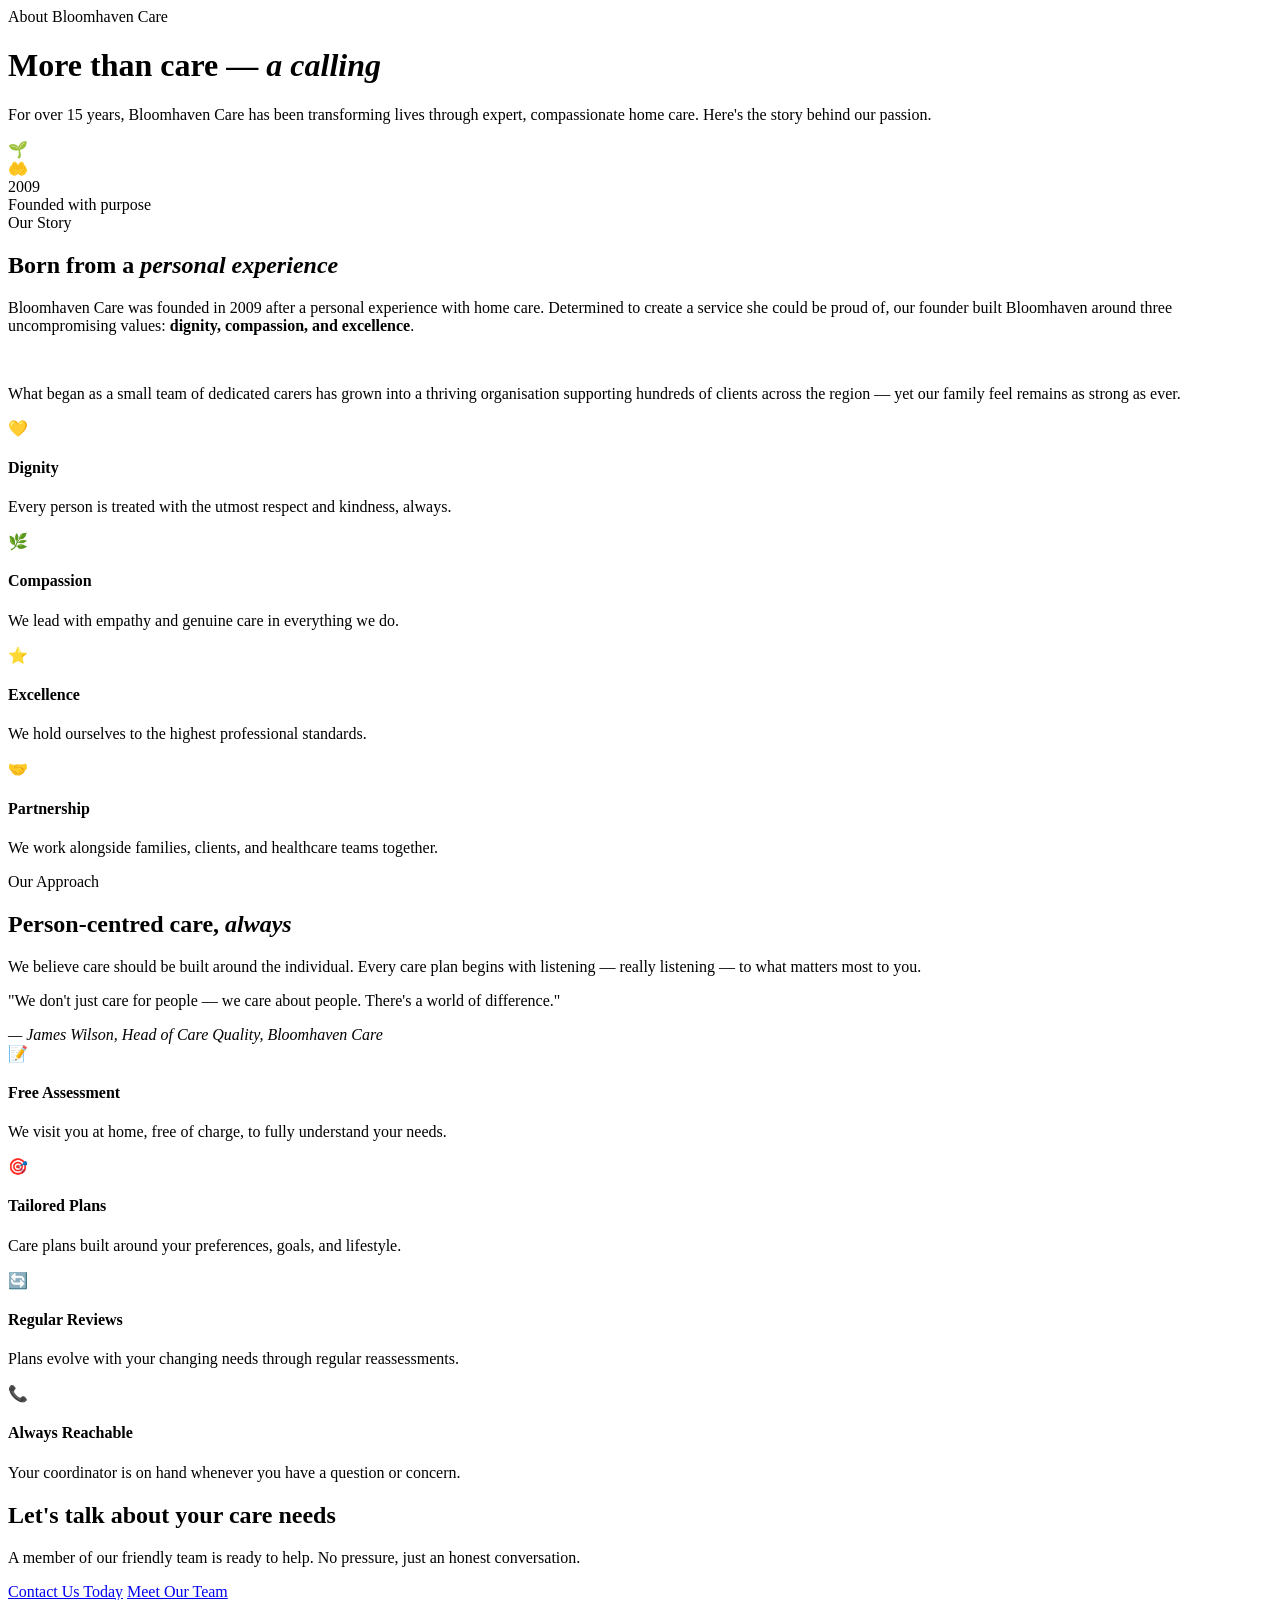
==== about.html @ 78c5c8ef "Create about.html" ====
<!DOCTYPE html>
<!-- ABOUT US PAGE — about.html -->
<html lang="en">
<head>
  <meta charset="UTF-8">
  <meta name="viewport" content="width=device-width, initial-scale=1.0">
  <title>About Us | Bloomhaven Care</title>
  <meta name="description" content="Learn about Bloomhaven Care — our story, values, and person-centred approach to compassionate home care.">
  <link rel="preconnect" href="https://fonts.googleapis.com">
  <link rel="preconnect" href="https://fonts.gstatic.com" crossorigin>
  <link href="https://fonts.googleapis.com/css2?family=Cormorant+Garamond:ital,wght@0,300;0,400;0,500;0,600;1,300;1,400&family=DM+Sans:opsz,wght@9..40,300;9..40,400;9..40,500;9..40,600&display=swap" rel="stylesheet">
  <link rel="stylesheet" href="css/style.css">
</head>
<body>

<div id="nav-placeholder"></div>

<!-- ── PAGE HEADER ── -->
<div class="page-header">
  <div class="container">
    <div class="badge">About Bloomhaven Care</div>
    <h1 class="section-title">More than care — <em>a calling</em></h1>
    <div class="divider center"></div>
    <!-- CHANGE: Update this description -->
    <p class="section-sub">For over 15 years, Bloomhaven Care has been transforming lives through expert, compassionate home care. Here's the story behind our passion.</p>
  </div>
</div>

<!-- ── OUR STORY ── -->
<section class="section">
  <div class="container">
    <div class="what-grid">
      <!-- CHANGE: Replace img-ph divs with real photos -->
      <div class="what-images">
        <div class="what-img-a"><div class="img-ph img-ph-dark">🌱</div></div>
        <div class="what-img-b"><div class="img-ph img-ph-green">🤲</div></div>
        <!-- CHANGE: Update founding year -->
        <div class="what-badge"><div class="what-badge-num">2009</div><div class="what-badge-text">Founded with purpose</div></div>
      </div>
      <div>
        <div class="badge">Our Story</div>
        <h2 class="section-title">Born from a <em>personal experience</em></h2>
        <div class="divider"></div>
        <!-- CHANGE: Update your company story -->
        <p class="section-sub">Bloomhaven Care was founded in 2009 after a personal experience with home care. Determined to create a service she could be proud of, our founder built Bloomhaven around three uncompromising values: <strong>dignity, compassion, and excellence</strong>.</p>
        <br>
        <p class="section-sub">What began as a small team of dedicated carers has grown into a thriving organisation supporting hundreds of clients across the region — yet our family feel remains as strong as ever.</p>
      </div>
    </div>
  </div>
</section>

<!-- ── VALUES STRIP ── -->
<!-- CHANGE: Update company values -->
<div class="values-strip">
  <div class="container">
    <div class="values-inner">
      <div class="value-item"><div class="value-icon">💛</div><h4>Dignity</h4><p>Every person is treated with the utmost respect and kindness, always.</p></div>
      <div class="value-item"><div class="value-icon">🌿</div><h4>Compassion</h4><p>We lead with empathy and genuine care in everything we do.</p></div>
      <div class="value-item"><div class="value-icon">⭐</div><h4>Excellence</h4><p>We hold ourselves to the highest professional standards.</p></div>
      <div class="value-item"><div class="value-icon">🤝</div><h4>Partnership</h4><p>We work alongside families, clients, and healthcare teams together.</p></div>
    </div>
  </div>
</div>

<!-- ── OUR APPROACH (dark section) ── -->
<section class="section who-section">
  <div class="container">
    <div class="who-inner">
      <div class="who-text">
        <div class="badge">Our Approach</div>
        <h2 class="section-title">Person-centred care, <em>always</em></h2>
        <div class="divider"></div>
        <p class="section-sub">We believe care should be built around the individual. Every care plan begins with listening — really listening — to what matters most to you.</p>
        <div class="who-quote">
          <p>"We don't just care for people — we care about people. There's a world of difference."</p>
          <cite>— James Wilson, Head of Care Quality, Bloomhaven Care</cite>
        </div>
      </div>
      <div class="who-cards">
        <div class="who-card"><div class="who-card-icon">📝</div><h4>Free Assessment</h4><p>We visit you at home, free of charge, to fully understand your needs.</p></div>
        <div class="who-card"><div class="who-card-icon">🎯</div><h4>Tailored Plans</h4><p>Care plans built around your preferences, goals, and lifestyle.</p></div>
        <div class="who-card"><div class="who-card-icon">🔄</div><h4>Regular Reviews</h4><p>Plans evolve with your changing needs through regular reassessments.</p></div>
        <div class="who-card"><div class="who-card-icon">📞</div><h4>Always Reachable</h4><p>Your coordinator is on hand whenever you have a question or concern.</p></div>
      </div>
    </div>
  </div>
</section>

<!-- ── CTA ── -->
<div class="cta-section">
  <div class="container">
    <div class="cta-box">
      <div class="cta-text">
        <h2>Let's talk about your care needs</h2>
        <p>A member of our friendly team is ready to help. No pressure, just an honest conversation.</p>
      </div>
      <div class="cta-actions">
        <a href="contact.html" class="btn btn-white">Contact Us Today</a>
        <a href="team.html"    class="btn btn-outline-white">Meet Our Team</a>
      </div>
    </div>
  </div>
</div>

<div id="footer-placeholder"></div>

<script>const CURRENT_PAGE = 'about';</script>
<script src="js/nav.js"></script>
<script src="js/main.js"></script>
</body>
</html>
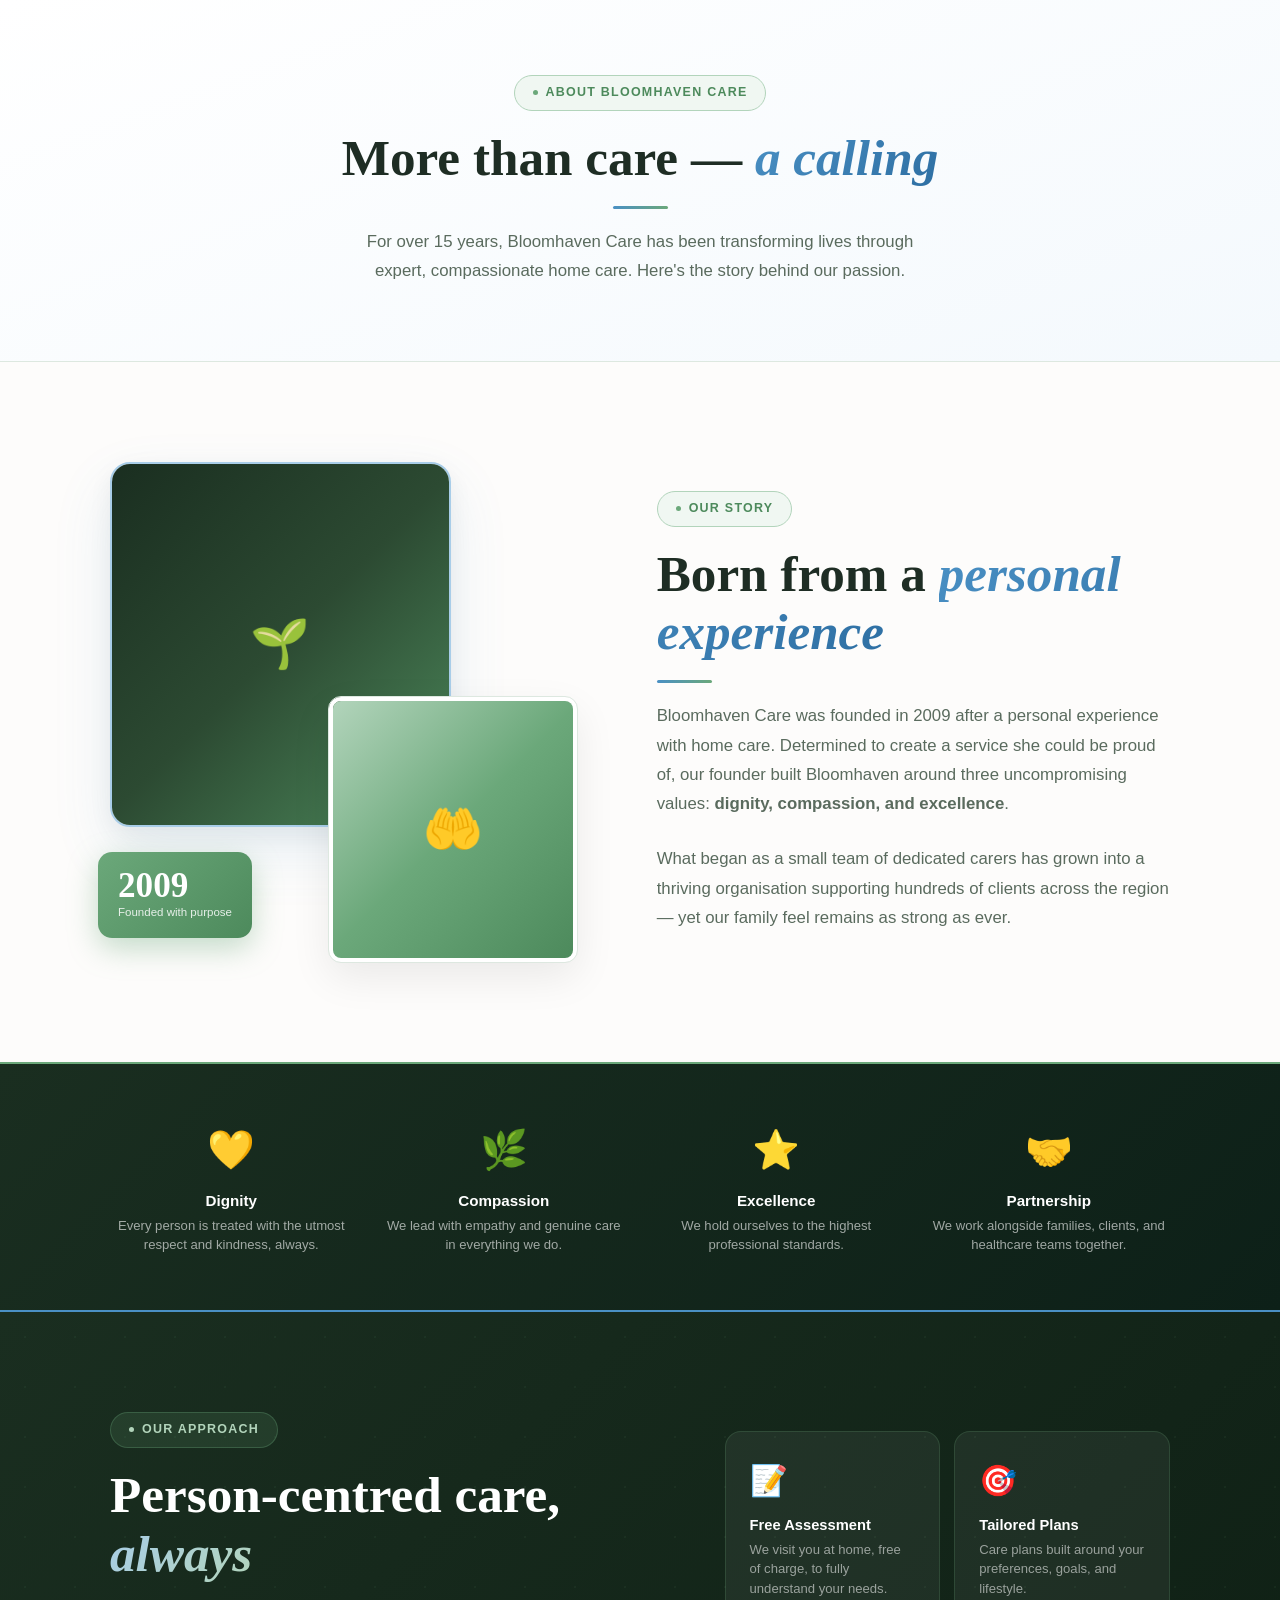
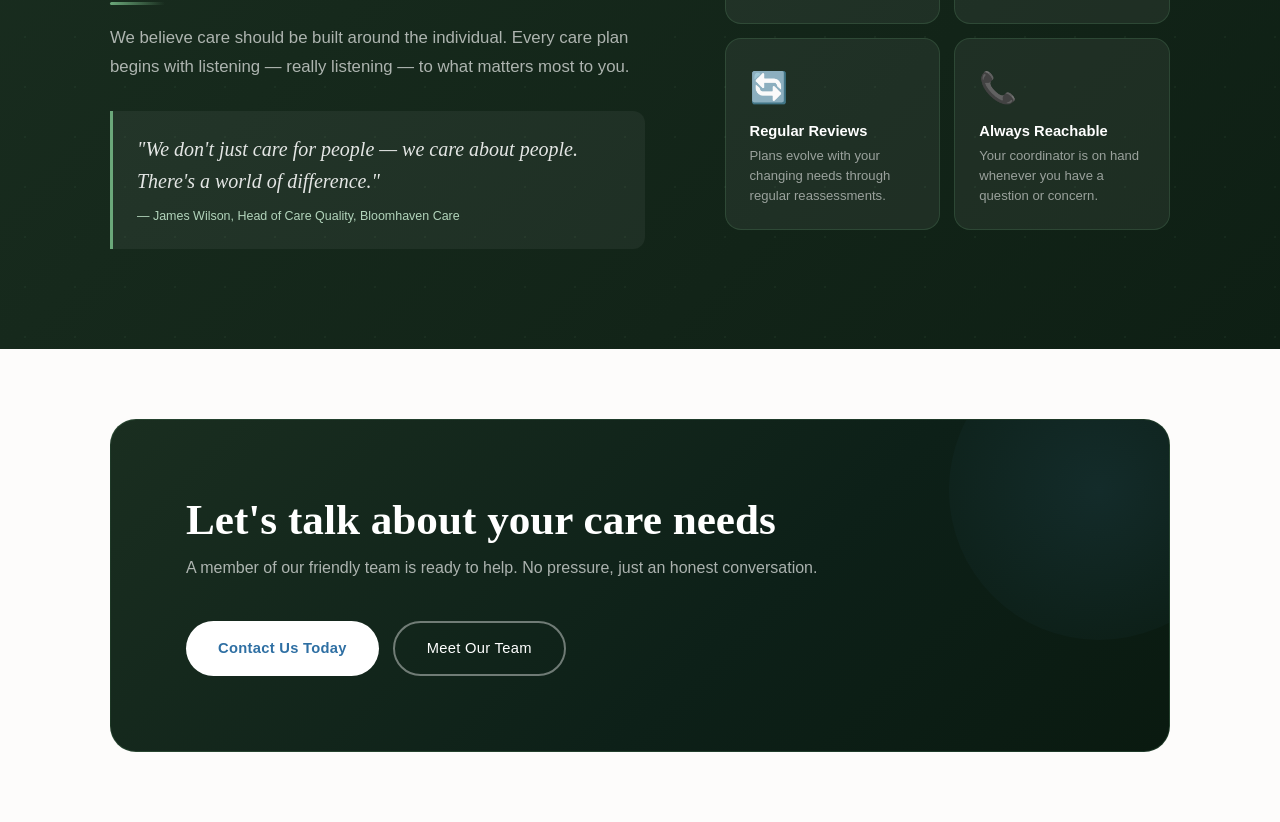
==== commit eb9f89af: "Update about.html" ====
--- a/about.html
+++ b/about.html
@@ -9,7 +9,7 @@
   <link rel="preconnect" href="https://fonts.googleapis.com">
   <link rel="preconnect" href="https://fonts.gstatic.com" crossorigin>
   <link href="https://fonts.googleapis.com/css2?family=Cormorant+Garamond:ital,wght@0,300;0,400;0,500;0,600;1,300;1,400&family=DM+Sans:opsz,wght@9..40,300;9..40,400;9..40,500;9..40,600&display=swap" rel="stylesheet">
-  <link rel="stylesheet" href="css/style.css">
+  <link rel="stylesheet" href="styles.css">
 </head>
 <body>
 
--- a/styles.css
+++ b/styles.css
@@ -0,0 +1,1584 @@
+/*
+╔══════════════════════════════════════════════════════════════════╗
+║           BLOOMHAVEN CARE — Main Stylesheet                     ║
+║           File: css/style.css                                   ║
+╠══════════════════════════════════════════════════════════════════╣
+║  QUICK FIND (Ctrl+F):                                           ║
+║   [COLOURS]    — All colour variables (change theme here)       ║
+║   [RESET]      — Browser default resets                         ║
+║   [BASE]       — Body, html, scrollbar                          ║
+║   [PAGE]       — Page switching system                          ║
+║   [LAYOUT]     — Container, section helpers                     ║
+║   [TYPOGRAPHY] — Headings, badges, dividers                     ║
+║   [BUTTONS]    — All button styles                              ║
+║   [NAV]        — Navigation bar & mobile menu                   ║
+║   [IMAGES]     — Image placeholder styles                       ║
+║   [HERO]       — Hero section & trust bar                       ║
+║   [WHAT]       — What is home care section                      ║
+║   [WHO]        — Who we are (dark section)                      ║
+║   [WHY]        — Why choose us grid                             ║
+║   [TESTIMONIALS]                                                ║
+║   [CTA]        — Call-to-action banner                          ║
+║   [SERVICES]   — Service cards & modal popup                    ║
+║   [ABOUT]      — About page styles                              ║
+║   [TEAM]       — Team cards                                     ║
+║   [RECRUIT]    — Recruitment page                               ║
+║   [GALLERY]    — Photo gallery                                  ║
+║   [FAQ]        — FAQ accordion                                  ║
+║   [CONTACT]    — Contact page & form                            ║
+║   [FOOTER]     — Footer                                         ║
+║   [RESPONSIVE] — Mobile & tablet breakpoints                    ║
+╚══════════════════════════════════════════════════════════════════╝
+*/
+
+/* ════════════════════════════════════════════════════════
+   [COLOURS] — BLOOMHAVEN CARE THEME
+   Pulled from the Bloomhaven Care logo:
+     • Blue  → trust, professionalism
+     • Green → nature, growth, care
+     • White → cleanliness, space
+     • Soft pink accent → warmth, heart
+   ════════════════════════════════════════════════════════ */
+:root {
+  /* ── Primary Blue (from logo circle & house) ── */
+  --blue:           #4a90c4;   /* Main brand blue */
+  --blue-dark:      #2e6fa3;   /* Darker blue — hover, headings */
+  --blue-light:     #a8cde8;   /* Pale blue — borders, highlights */
+  --blue-pale:      #eef5fb;   /* Very pale blue — backgrounds */
+  --blue-shine:     #f4f9fd;   /* Near-white with blue tint */
+
+  /* ── Primary Green (from logo leaves & hand) ── */
+  --green:          #6ba87a;   /* Main brand green */
+  --green-dark:     #4d8a5c;   /* Darker green — hover states */
+  --green-light:    #b2d4bb;   /* Pale green — borders, highlights */
+  --green-pale:     #f0f7f2;   /* Very pale green — section backgrounds */
+
+  /* ── Accent Pink (from logo heart) ── */
+  --pink:           #e8a0b4;   /* Soft pink accent */
+  --pink-pale:      #fdf0f4;   /* Very pale pink */
+
+  /* ── White & Neutral Palette ── */
+  --white:          #ffffff;
+  --off-white:      #fdfcfb;   /* Slightly warm white — page background */
+  --light-grey:     #f5f7f5;   /* Alternate section background */
+  --border:         #dde8e0;   /* Subtle green-tinted border */
+
+  /* ── Text Palette ── */
+  --charcoal:       #1e2d24;   /* Main headings — dark green-black */
+  --dark:           #2c3e34;   /* Body text */
+  --mid:            #5a6b5e;   /* Secondary text */
+  --light-text:     #9aaa9e;   /* Captions, labels */
+
+  /* ── Dark Sections (footer, contrast areas) ── */
+  --rich-dark:      #111a14;   /* Very dark green-black */
+  --dark-green:     #1a2e20;   /* Dark green for contrast sections */
+
+  /* ── Layout ── */
+  --nav-h:          90px;      /* Navigation bar height — taller for logo */
+  --section-gap:    100px;
+  --radius:         20px;
+  --radius-sm:      12px;
+}
+
+/* ════════════════════════════════════════════════════════
+   [RESET] — Remove browser defaults
+   ════════════════════════════════════════════════════════ */
+*, *::before, *::after {
+  box-sizing: border-box;
+  margin: 0;
+  padding: 0;
+}
+
+/* ════════════════════════════════════════════════════════
+   [BASE] — Global base styles
+   ════════════════════════════════════════════════════════ */
+html {
+  scroll-behavior: smooth;
+  font-size: 16px;
+}
+
+body {
+  font-family: 'DM Sans', sans-serif;
+  background: var(--off-white);
+  color: var(--dark);
+  overflow-x: hidden;
+  line-height: 1.6;
+}
+
+/* Custom scrollbar — green/blue accent */
+::-webkit-scrollbar { width: 5px; }
+::-webkit-scrollbar-track { background: var(--off-white); }
+::-webkit-scrollbar-thumb { background: var(--green-light); border-radius: 3px; }
+::-webkit-scrollbar-thumb:hover { background: var(--green); }
+
+/* ════════════════════════════════════════════════════════
+   [PAGE] — Single-page app page switching
+   ════════════════════════════════════════════════════════ */
+.page {
+  display: none;
+  min-height: 100vh;
+  animation: fadeUp .5s ease both;
+}
+.page.active { display: block; }
+
+@keyframes fadeUp {
+  from { opacity: 0; transform: translateY(16px); }
+  to   { opacity: 1; transform: translateY(0); }
+}
+
+@keyframes float {
+  0%, 100% { transform: translateY(0px); }
+  50%       { transform: translateY(-8px); }
+}
+
+/* ════════════════════════════════════════════════════════
+   [LAYOUT] — Container & section helpers
+   ════════════════════════════════════════════════════════ */
+.container {
+  max-width: 1180px;
+  margin: 0 auto;
+  padding: 0 clamp(20px, 5vw, 60px);
+}
+
+.section { padding: var(--section-gap) 0; }
+
+/* Light green background for alternate sections */
+.section-alt { background: var(--light-grey); }
+
+/* ════════════════════════════════════════════════════════
+   [TYPOGRAPHY] — Headings, badge labels, dividers
+   ════════════════════════════════════════════════════════ */
+
+/* Small pill badge above section headings */
+.badge {
+  display: inline-flex;
+  align-items: center;
+  gap: 8px;
+  background: var(--green-pale);
+  color: var(--green-dark);
+  font-size: .78rem;
+  font-weight: 600;
+  letter-spacing: .1em;
+  text-transform: uppercase;
+  padding: 7px 18px;
+  border-radius: 100px;
+  margin-bottom: 18px;
+  border: 1px solid var(--green-light);
+}
+.badge::before {
+  content: '';
+  width: 5px; height: 5px;
+  background: var(--green);
+  border-radius: 50%;
+}
+
+/* All heading elements use Cormorant Garamond */
+h1, h2, h3, h4 {
+  font-family: 'Cormorant Garamond', serif;
+  line-height: 1.15;
+  color: var(--charcoal);
+}
+
+.section-title {
+  font-size: clamp(2.2rem, 5vw, 3.2rem);
+  font-weight: 600;
+  margin-bottom: 16px;
+}
+
+/* Italic emphasis in headings — blue gradient */
+.section-title em {
+  font-style: italic;
+  background: linear-gradient(135deg, var(--blue), var(--blue-dark));
+  -webkit-background-clip: text;
+  -webkit-text-fill-color: transparent;
+  background-clip: text;
+}
+
+.section-sub {
+  font-size: 1.05rem;
+  color: var(--mid);
+  line-height: 1.75;
+  max-width: 560px;
+  font-weight: 300;
+}
+
+/* Gradient divider line — blue to green */
+.divider {
+  width: 55px; height: 3px;
+  background: linear-gradient(90deg, var(--blue), var(--green));
+  border-radius: 2px;
+  margin: 18px 0;
+}
+.divider.center { margin: 18px auto; }
+
+/* ════════════════════════════════════════════════════════
+   [BUTTONS] — All button variants
+   ════════════════════════════════════════════════════════ */
+.btn {
+  display: inline-flex;
+  align-items: center;
+  gap: 10px;
+  padding: 14px 32px;
+  border-radius: 100px;
+  font-family: 'DM Sans', sans-serif;
+  font-size: .92rem;
+  font-weight: 500;
+  cursor: pointer;
+  transition: all .3s ease;
+  text-decoration: none;
+  border: none;
+  letter-spacing: .02em;
+}
+
+/* Primary — blue gradient */
+.btn-primary {
+  background: linear-gradient(135deg, var(--blue), var(--blue-dark));
+  color: white;
+  box-shadow: 0 4px 20px rgba(74,144,196,.3);
+}
+.btn-primary:hover {
+  transform: translateY(-2px);
+  box-shadow: 0 8px 30px rgba(74,144,196,.45);
+  background: linear-gradient(135deg, var(--blue-dark), var(--blue));
+}
+
+/* Secondary — green gradient */
+.btn-green {
+  background: linear-gradient(135deg, var(--green), var(--green-dark));
+  color: white;
+  box-shadow: 0 4px 20px rgba(107,168,122,.3);
+}
+.btn-green:hover {
+  transform: translateY(-2px);
+  box-shadow: 0 8px 30px rgba(107,168,122,.45);
+}
+
+/* Outline — border only */
+.btn-outline {
+  background: transparent;
+  color: var(--charcoal);
+  border: 2px solid var(--border);
+}
+.btn-outline:hover {
+  border-color: var(--blue);
+  color: var(--blue-dark);
+  transform: translateY(-2px);
+}
+
+/* White — for dark backgrounds */
+.btn-white {
+  background: white;
+  color: var(--blue-dark);
+  font-weight: 600;
+}
+.btn-white:hover {
+  background: var(--blue-pale);
+  transform: translateY(-2px);
+  box-shadow: 0 8px 25px rgba(0,0,0,.12);
+}
+
+/* Outline white — secondary on dark backgrounds */
+.btn-outline-white {
+  background: transparent;
+  color: white;
+  border: 2px solid rgba(255,255,255,.4);
+}
+.btn-outline-white:hover {
+  border-color: white;
+  background: rgba(255,255,255,.1);
+  transform: translateY(-2px);
+}
+
+/* Arrow → suffix */
+.btn-arrow::after { content: '→'; font-size: 1.1em; }
+
+/* ════════════════════════════════════════════════════════
+   [NAV] — Sticky navigation bar
+   Taller to accommodate the Bloomhaven logo image.
+   ════════════════════════════════════════════════════════ */
+nav {
+  position: sticky;
+  top: 0;
+  z-index: 1000;
+  background: rgba(255,255,255,.97);
+  backdrop-filter: blur(14px);
+  -webkit-backdrop-filter: blur(14px);
+  border-bottom: 1px solid var(--border);
+  height: var(--nav-h);
+  display: flex;
+  align-items: center;
+  padding: 0 clamp(20px, 5vw, 60px);
+  justify-content: space-between;
+  transition: box-shadow .3s;
+}
+nav.scrolled {
+  box-shadow: 0 4px 30px rgba(74,144,196,.1);
+  border-bottom-color: var(--blue-light);
+}
+
+/* Logo image (the Bloomhaven Care logo file) */
+.nav-logo {
+  cursor: pointer;
+  display: flex;
+  align-items: center;
+  text-decoration: none;
+  flex-shrink: 0;
+}
+/* Logo image — height scales with nav height */
+.nav-logo img {
+  height: calc(var(--nav-h) - 18px);  /* Fills most of nav height */
+  width: auto;
+  display: block;
+  object-fit: contain;
+}
+
+/* Desktop nav links */
+.nav-links {
+  display: flex;
+  align-items: center;
+  gap: 4px;
+}
+.nav-links a {
+  font-size: .875rem;
+  font-weight: 500;
+  color: var(--mid);
+  text-decoration: none;
+  padding: 8px 14px;
+  border-radius: 100px;
+  transition: all .25s;
+  white-space: nowrap;
+  cursor: pointer;
+}
+.nav-links a:hover {
+  color: var(--blue-dark);
+  background: var(--blue-pale);
+}
+.nav-links a.active {
+  color: var(--blue-dark);
+  background: var(--blue-pale);
+  font-weight: 600;
+}
+/* Gold CTA button in nav */
+.nav-cta {
+  background: linear-gradient(135deg, var(--blue), var(--blue-dark)) !important;
+  color: white !important;
+  padding: 10px 22px !important;
+  font-weight: 600 !important;
+  box-shadow: 0 3px 12px rgba(74,144,196,.3);
+}
+.nav-cta:hover {
+  box-shadow: 0 6px 20px rgba(74,144,196,.45) !important;
+  transform: translateY(-1px);
+}
+
+/* Hamburger (mobile only) */
+.hamburger {
+  display: none;
+  flex-direction: column;
+  gap: 5px;
+  cursor: pointer;
+  padding: 8px;
+  border-radius: 8px;
+  transition: background .2s;
+  border: none;
+  background: none;
+}
+.hamburger:hover { background: var(--blue-pale); }
+.hamburger span {
+  width: 24px; height: 2px;
+  background: var(--charcoal);
+  border-radius: 2px;
+  transition: all .3s;
+  display: block;
+}
+.hamburger.open span:nth-child(1) { transform: rotate(45deg) translate(5px, 5px); }
+.hamburger.open span:nth-child(2) { opacity: 0; width: 0; }
+.hamburger.open span:nth-child(3) { transform: rotate(-45deg) translate(5px, -5px); }
+
+/* Mobile dropdown menu */
+.mobile-menu {
+  display: none;
+  position: fixed;
+  top: var(--nav-h);
+  left: 0; right: 0;
+  background: white;
+  border-bottom: 1px solid var(--border);
+  padding: 16px;
+  z-index: 999;
+  flex-direction: column;
+  gap: 4px;
+  box-shadow: 0 10px 40px rgba(0,0,0,.08);
+}
+.mobile-menu.open { display: flex; }
+.mobile-menu a {
+  font-size: .95rem;
+  font-weight: 500;
+  color: var(--mid);
+  text-decoration: none;
+  padding: 12px 16px;
+  border-radius: 10px;
+  cursor: pointer;
+  transition: all .2s;
+}
+.mobile-menu a:hover, .mobile-menu a.active {
+  color: var(--blue-dark);
+  background: var(--blue-pale);
+}
+
+/* ════════════════════════════════════════════════════════
+   [IMAGES] — Placeholder divs (replace with real <img>)
+   ════════════════════════════════════════════════════════ */
+.img-ph {
+  width: 100%; height: 100%;
+  display: flex; align-items: center; justify-content: center;
+  font-size: 3rem;
+  position: relative;
+  overflow: hidden;
+}
+/* Blue-themed placeholder */
+.img-ph-blue  { background: linear-gradient(135deg, #a8cde8, #4a90c4, #2e6fa3); }
+/* Green-themed placeholder */
+.img-ph-green { background: linear-gradient(135deg, #b2d4bb, #6ba87a, #4d8a5c); }
+/* Light/warm placeholder */
+.img-ph-light { background: linear-gradient(135deg, #f0f7f2, #d4eadb, #b2d4bb); }
+/* Dark green placeholder */
+.img-ph-dark  { background: linear-gradient(135deg, #1a2e20, #2c4a32, #4d8a5c); }
+/* Soft teal blend */
+.img-ph-teal  { background: linear-gradient(135deg, #eef5fb, #b2d4bb, #4a90c4); }
+
+/* ════════════════════════════════════════════════════════
+   [HERO] — Hero section
+   ════════════════════════════════════════════════════════ */
+.hero {
+  position: relative;
+  min-height: calc(100vh - var(--nav-h));
+  display: flex;
+  align-items: center;
+  background: var(--white);
+  overflow: hidden;
+}
+
+/* Radial gradient backgrounds */
+.hero-bg {
+  position: absolute; inset: 0;
+  background:
+    radial-gradient(ellipse 60% 70% at 75% 50%, rgba(74,144,196,.08) 0%, transparent 60%),
+    radial-gradient(ellipse 40% 50% at 15% 80%, rgba(107,168,122,.06) 0%, transparent 50%);
+  pointer-events: none;
+}
+
+/* Subtle dot pattern overlay */
+.hero-pattern {
+  position: absolute; inset: 0;
+  opacity: .03;
+  background-image: radial-gradient(circle, var(--green) 1px, transparent 1px);
+  background-size: 40px 40px;
+  pointer-events: none;
+}
+
+/* Two-column layout */
+.hero-inner {
+  position: relative; z-index: 2;
+  display: grid;
+  grid-template-columns: 1fr 1fr;
+  gap: 60px;
+  align-items: center;
+  padding: 70px 0;
+}
+
+/* Eyebrow label */
+.hero-eyebrow {
+  display: inline-flex;
+  align-items: center;
+  gap: 12px;
+  font-size: .78rem;
+  font-weight: 600;
+  letter-spacing: .14em;
+  text-transform: uppercase;
+  color: var(--green-dark);
+  margin-bottom: 24px;
+}
+.hero-eyebrow::before,
+.hero-eyebrow::after {
+  content: '';
+  height: 1px; width: 28px;
+  background: var(--green-light);
+}
+
+/* Main H1 */
+.hero h1 {
+  font-size: clamp(3rem, 6vw, 5rem);
+  font-weight: 600;
+  color: var(--charcoal);
+  line-height: 1.08;
+  margin-bottom: 24px;
+}
+.hero h1 em {
+  display: block;
+  font-style: italic;
+  background: linear-gradient(135deg, var(--blue), var(--green-dark));
+  -webkit-background-clip: text;
+  -webkit-text-fill-color: transparent;
+  background-clip: text;
+}
+
+.hero-sub {
+  font-size: 1.1rem;
+  color: var(--mid);
+  line-height: 1.78;
+  font-weight: 300;
+  margin-bottom: 40px;
+  max-width: 480px;
+}
+
+.hero-actions {
+  display: flex;
+  gap: 14px;
+  flex-wrap: wrap;
+  align-items: center;
+}
+
+/* Stats row */
+.hero-stats {
+  display: flex;
+  gap: 40px;
+  margin-top: 52px;
+  padding-top: 40px;
+  border-top: 1px solid var(--border);
+  flex-wrap: wrap;
+}
+.stat-num {
+  font-family: 'Cormorant Garamond', serif;
+  font-size: 2.8rem;
+  font-weight: 600;
+  line-height: 1;
+  background: linear-gradient(135deg, var(--blue), var(--green-dark));
+  -webkit-background-clip: text;
+  -webkit-text-fill-color: transparent;
+  background-clip: text;
+}
+.stat-label {
+  font-size: .78rem;
+  color: var(--light-text);
+  font-weight: 500;
+  margin-top: 4px;
+  letter-spacing: .04em;
+  text-transform: uppercase;
+}
+
+/* Hero image stack */
+.hero-images { position: relative; height: 570px; }
+.hero-img {
+  position: absolute;
+  border-radius: var(--radius);
+  overflow: hidden;
+}
+.hero-img-main {
+  width: 70%; height: 76%;
+  top: 0; right: 0;
+  box-shadow: 0 30px 70px rgba(74,144,196,.15), 0 10px 30px rgba(0,0,0,.08);
+  border: 3px solid var(--blue-light);
+}
+.hero-img-secondary {
+  width: 52%; height: 52%;
+  bottom: 0; left: 0;
+  box-shadow: 0 20px 50px rgba(0,0,0,.08);
+  border: 4px solid white;
+  outline: 2px solid var(--border);
+}
+
+/* Floating trust card */
+.hero-float {
+  position: absolute;
+  top: 44%; right: -6%;
+  background: white;
+  border-radius: 16px;
+  padding: 16px 20px;
+  box-shadow: 0 15px 40px rgba(0,0,0,.1);
+  display: flex; align-items: center; gap: 14px;
+  z-index: 3;
+  animation: float 4s ease-in-out infinite;
+  border: 1px solid var(--border);
+}
+.hero-float-icon {
+  width: 46px; height: 46px;
+  background: var(--green-pale);
+  border-radius: 12px;
+  display: flex; align-items: center; justify-content: center;
+  font-size: 1.4rem;
+  border: 1px solid var(--green-light);
+}
+.hero-float-label { font-size: .82rem; font-weight: 600; color: var(--charcoal); }
+.hero-float-sub   { font-size: .72rem; color: var(--light-text); }
+
+/* Trust bar below hero */
+.trust-bar {
+  background: linear-gradient(135deg, var(--blue-dark), var(--dark-green));
+  color: white;
+  padding: 22px 0;
+  border-top: 2px solid var(--green);
+}
+.trust-inner {
+  display: flex;
+  align-items: center;
+  justify-content: center;
+  gap: clamp(24px, 5vw, 72px);
+  flex-wrap: wrap;
+}
+.trust-item {
+  display: flex; align-items: center; gap: 9px;
+  font-size: .84rem;
+  color: rgba(255,255,255,.85);
+  white-space: nowrap;
+}
+.trust-icon { font-size: 1.1rem; }
+
+/* ════════════════════════════════════════════════════════
+   [WHAT] — What is home care section
+   ════════════════════════════════════════════════════════ */
+.what-grid {
+  display: grid;
+  grid-template-columns: 1fr 1.1fr;
+  gap: 80px;
+  align-items: center;
+}
+.what-images { position: relative; height: 500px; }
+.what-img-a {
+  position: absolute;
+  width: 73%; height: 73%;
+  top: 0; left: 0;
+  border-radius: var(--radius);
+  overflow: hidden;
+  box-shadow: 0 25px 60px rgba(74,144,196,.12), 0 8px 25px rgba(0,0,0,.06);
+  border: 2px solid var(--blue-light);
+}
+.what-img-b {
+  position: absolute;
+  width: 53%; height: 53%;
+  bottom: 0; right: 0;
+  border-radius: var(--radius-sm);
+  overflow: hidden;
+  border: 4px solid white;
+  outline: 1px solid var(--border);
+  box-shadow: 0 15px 40px rgba(0,0,0,.08);
+}
+.what-img-a img, .what-img-b img { width: 100%; height: 100%; object-fit: cover; }
+
+/* Floating stat badge */
+.what-badge {
+  position: absolute;
+  bottom: 24px; left: -12px;
+  background: linear-gradient(135deg, var(--green), var(--green-dark));
+  color: white;
+  border-radius: 14px;
+  padding: 16px 20px;
+  z-index: 2;
+  box-shadow: 0 10px 30px rgba(107,168,122,.4);
+}
+.what-badge-num {
+  font-family: 'Cormorant Garamond', serif;
+  font-size: 2.2rem; font-weight: 600; line-height: 1;
+}
+.what-badge-text { font-size: .72rem; opacity: .85; }
+
+/* Feature points */
+.what-points { display: flex; flex-direction: column; gap: 16px; margin-top: 28px; }
+.what-point {
+  display: flex; gap: 16px; align-items: flex-start;
+  padding: 18px 20px;
+  background: var(--white);
+  border-radius: var(--radius-sm);
+  border: 1px solid var(--border);
+  transition: all .3s;
+}
+.what-point:hover {
+  border-color: var(--green-light);
+  transform: translateX(4px);
+  box-shadow: 0 6px 20px rgba(107,168,122,.08);
+}
+.what-pt-icon {
+  width: 42px; height: 42px; flex-shrink: 0;
+  background: var(--green-pale);
+  border-radius: 10px;
+  display: flex; align-items: center; justify-content: center;
+  font-size: 1.2rem;
+  border: 1px solid var(--green-light);
+}
+.what-pt-text h4 {
+  font-family: 'DM Sans', sans-serif;
+  font-size: .95rem; font-weight: 600;
+  color: var(--charcoal); margin-bottom: 4px;
+}
+.what-pt-text p { font-size: .875rem; color: var(--mid); line-height: 1.5; }
+
+/* ════════════════════════════════════════════════════════
+   [WHO] — Who we are (dark section)
+   ════════════════════════════════════════════════════════ */
+.who-section {
+  background: linear-gradient(135deg, var(--dark-green) 0%, #0e1f14 100%);
+  position: relative;
+  overflow: hidden;
+}
+.who-section::before {
+  content: '';
+  position: absolute; inset: 0;
+  background-image: radial-gradient(circle, rgba(107,168,122,.07) 1px, transparent 1px);
+  background-size: 50px 50px;
+  pointer-events: none;
+}
+.who-inner {
+  display: grid;
+  grid-template-columns: 1.2fr 1fr;
+  gap: 80px;
+  align-items: center;
+  position: relative; z-index: 1;
+}
+.who-text .badge {
+  background: rgba(107,168,122,.15);
+  color: var(--green-light);
+  border-color: rgba(107,168,122,.3);
+}
+.who-text .badge::before { background: var(--green-light); }
+.who-text .section-title { color: white; }
+.who-text .section-title em {
+  background: linear-gradient(135deg, var(--blue-light), var(--green-light));
+  -webkit-background-clip: text;
+  -webkit-text-fill-color: transparent;
+  background-clip: text;
+}
+.who-text .section-sub { color: rgba(255,255,255,.65); max-width: 100%; }
+.who-text .divider { background: linear-gradient(90deg, var(--green), transparent); }
+
+.who-quote {
+  margin-top: 30px;
+  padding: 22px 24px;
+  background: rgba(255,255,255,.05);
+  border-left: 3px solid var(--green);
+  border-radius: 0 12px 12px 0;
+}
+.who-quote p {
+  font-family: 'Cormorant Garamond', serif;
+  font-size: 1.25rem; font-style: italic;
+  color: rgba(255,255,255,.88); line-height: 1.6;
+}
+.who-quote cite {
+  font-size: .78rem; color: var(--green-light);
+  font-style: normal; margin-top: 10px; display: block;
+}
+
+.who-cards { display: grid; grid-template-columns: 1fr 1fr; gap: 14px; }
+.who-card {
+  background: rgba(255,255,255,.06);
+  border: 1px solid rgba(107,168,122,.2);
+  border-radius: 16px;
+  padding: 24px;
+  transition: all .3s;
+}
+.who-card:hover {
+  background: rgba(107,168,122,.1);
+  border-color: rgba(107,168,122,.4);
+  transform: translateY(-3px);
+}
+.who-card-icon { font-size: 1.9rem; margin-bottom: 12px; }
+.who-card h4 {
+  font-family: 'DM Sans', sans-serif;
+  font-size: .92rem; font-weight: 600;
+  color: white; margin-bottom: 6px;
+}
+.who-card p { font-size: .82rem; color: rgba(255,255,255,.55); line-height: 1.5; }
+
+/* ════════════════════════════════════════════════════════
+   [WHY] — Why choose us
+   ════════════════════════════════════════════════════════ */
+.why-grid {
+  display: grid;
+  grid-template-columns: repeat(3, 1fr);
+  gap: 22px;
+  margin-top: 55px;
+}
+.why-card {
+  background: var(--white);
+  border-radius: var(--radius);
+  padding: 34px 28px;
+  border: 1px solid var(--border);
+  position: relative;
+  overflow: hidden;
+  transition: all .35s;
+  cursor: default;
+}
+.why-card::before {
+  content: '';
+  position: absolute; top: 0; left: 0; right: 0;
+  height: 3px;
+  background: linear-gradient(90deg, var(--blue), var(--green));
+  transform: scaleX(0);
+  transform-origin: left;
+  transition: transform .35s;
+}
+.why-card:hover::before { transform: scaleX(1); }
+.why-card:hover {
+  transform: translateY(-6px);
+  box-shadow: 0 20px 50px rgba(74,144,196,.1);
+  border-color: var(--blue-light);
+}
+.why-num {
+  font-family: 'Cormorant Garamond', serif;
+  font-size: 4.5rem; font-weight: 300;
+  color: rgba(74,144,196,.1);
+  line-height: 1; margin-bottom: 12px;
+}
+.why-icon { font-size: 1.9rem; margin-bottom: 14px; }
+.why-card h3 {
+  font-family: 'DM Sans', sans-serif;
+  font-size: 1.05rem; font-weight: 600;
+  color: var(--charcoal); margin-bottom: 10px;
+}
+.why-card p { font-size: .875rem; color: var(--mid); line-height: 1.65; }
+
+/* ════════════════════════════════════════════════════════
+   [TESTIMONIALS]
+   ════════════════════════════════════════════════════════ */
+.testimonials-grid {
+  display: grid;
+  grid-template-columns: repeat(3, 1fr);
+  gap: 22px;
+  margin-top: 50px;
+}
+.testimonial-card {
+  background: var(--white);
+  border-radius: var(--radius);
+  padding: 30px;
+  border: 1px solid var(--border);
+  position: relative;
+  transition: all .3s;
+}
+.testimonial-card:hover {
+  box-shadow: 0 15px 40px rgba(74,144,196,.1);
+  transform: translateY(-4px);
+  border-color: var(--blue-light);
+}
+.quote-mark {
+  position: absolute; top: 16px; right: 22px;
+  font-family: Georgia, serif;
+  font-size: 5.5rem; line-height: 1;
+  background: linear-gradient(135deg, var(--blue-light), transparent);
+  -webkit-background-clip: text;
+  -webkit-text-fill-color: transparent;
+  background-clip: text;
+  user-select: none;
+}
+.testimonial-stars { color: #f5a623; font-size: .95rem; margin-bottom: 14px; letter-spacing: 2px; }
+.testimonial-card > p {
+  font-family: 'Cormorant Garamond', serif;
+  font-size: 1.18rem; font-style: italic;
+  line-height: 1.65; color: var(--charcoal);
+  margin-bottom: 22px;
+}
+.testimonial-author { display: flex; align-items: center; gap: 12px; }
+.testimonial-av {
+  width: 44px; height: 44px;
+  border-radius: 50%;
+  background: linear-gradient(135deg, var(--green-pale), var(--green-light));
+  display: flex; align-items: center; justify-content: center;
+  font-size: 1.3rem; flex-shrink: 0;
+  border: 2px solid var(--green-light);
+}
+.t-name  { font-size: .9rem; font-weight: 600; color: var(--charcoal); }
+.t-rel   { font-size: .78rem; color: var(--light-text); }
+
+/* ════════════════════════════════════════════════════════
+   [CTA] — Call-to-action banner
+   ════════════════════════════════════════════════════════ */
+.cta-section { padding: 70px 0; }
+.cta-box {
+  background: linear-gradient(135deg, var(--dark-green) 0%, #0d2018 60%, #0a1a10 100%);
+  border-radius: 26px;
+  padding: clamp(40px, 6vw, 75px);
+  display: flex;
+  align-items: center;
+  justify-content: space-between;
+  gap: 40px;
+  flex-wrap: wrap;
+  position: relative;
+  overflow: hidden;
+  border: 1px solid rgba(107,168,122,.2);
+}
+.cta-box::before {
+  content: '';
+  position: absolute; right: -80px; top: -80px;
+  width: 300px; height: 300px;
+  border-radius: 50%;
+  background: radial-gradient(circle, rgba(74,144,196,.12), transparent);
+  pointer-events: none;
+}
+.cta-text h2 {
+  font-family: 'Cormorant Garamond', serif;
+  font-size: clamp(1.9rem, 4vw, 2.7rem);
+  color: white; font-weight: 600; margin-bottom: 10px;
+}
+.cta-text p { color: rgba(255,255,255,.65); font-size: 1rem; font-weight: 300; }
+.cta-actions { display: flex; gap: 14px; flex-wrap: wrap; position: relative; z-index: 1; }
+
+/* ════════════════════════════════════════════════════════
+   [SERVICES] — Service cards & modal popup
+   ════════════════════════════════════════════════════════ */
+
+/* Shared page header block */
+.page-header {
+  background: linear-gradient(160deg, var(--white) 0%, var(--blue-shine) 100%);
+  padding: 75px 0;
+  text-align: center;
+  border-bottom: 1px solid var(--border);
+}
+.page-header .section-title { max-width: 600px; margin: 0 auto 16px; }
+.page-header .section-sub { margin: 0 auto; text-align: center; }
+
+/* Services card grid */
+.services-grid {
+  display: grid;
+  grid-template-columns: repeat(auto-fill, minmax(300px, 1fr));
+  gap: 26px;
+  margin-top: 55px;
+}
+.service-card {
+  background: var(--white);
+  border-radius: var(--radius);
+  overflow: hidden;
+  border: 1px solid var(--border);
+  cursor: pointer;
+  transition: all .35s;
+}
+.service-card:hover {
+  transform: translateY(-8px);
+  box-shadow: 0 25px 60px rgba(74,144,196,.12);
+  border-color: var(--blue-light);
+}
+.service-img { height: 210px; overflow: hidden; position: relative; }
+.service-img .img-ph { transition: transform .5s; }
+.service-card:hover .service-img .img-ph { transform: scale(1.04); }
+.service-img-overlay {
+  position: absolute; inset: 0;
+  background: linear-gradient(to top, rgba(14,31,20,.4), transparent);
+}
+.service-tag {
+  position: absolute; top: 14px; left: 14px;
+  background: linear-gradient(135deg, var(--blue), var(--blue-dark));
+  color: white;
+  font-size: .72rem; font-weight: 600;
+  padding: 5px 13px; border-radius: 100px;
+  letter-spacing: .06em; text-transform: uppercase;
+}
+.service-body { padding: 24px; }
+.service-icon { font-size: 1.8rem; margin-bottom: 10px; }
+.service-body h3 {
+  font-family: 'Cormorant Garamond', serif;
+  font-size: 1.45rem; font-weight: 600;
+  color: var(--charcoal); margin-bottom: 8px;
+}
+.service-body > p {
+  font-size: .875rem; color: var(--mid);
+  line-height: 1.6; margin-bottom: 16px;
+}
+.service-learn {
+  display: inline-flex; align-items: center; gap: 6px;
+  font-size: .82rem; font-weight: 600;
+  color: var(--blue-dark); transition: gap .2s;
+}
+.service-card:hover .service-learn { gap: 10px; }
+
+/* Modal overlay */
+.modal-overlay {
+  display: none;
+  position: fixed; inset: 0;
+  background: rgba(14,31,20,.65);
+  backdrop-filter: blur(8px);
+  -webkit-backdrop-filter: blur(8px);
+  z-index: 2000;
+  align-items: center;
+  justify-content: center;
+  padding: 20px;
+  animation: fadeIn .25s ease;
+}
+.modal-overlay.open { display: flex; }
+@keyframes fadeIn { from { opacity: 0; } to { opacity: 1; } }
+
+.modal {
+  background: white;
+  border-radius: 22px;
+  max-width: 620px; width: 100%;
+  max-height: 90vh; overflow-y: auto;
+  position: relative;
+  animation: slideUp .3s ease;
+  box-shadow: 0 40px 100px rgba(0,0,0,.2);
+  border: 1px solid var(--border);
+}
+@keyframes slideUp {
+  from { transform: translateY(28px); opacity: 0; }
+  to   { transform: translateY(0); opacity: 1; }
+}
+.modal-img-wrap { height: 250px; position: relative; }
+.modal-img-overlay {
+  position: absolute; inset: 0;
+  background: linear-gradient(to top, rgba(14,31,20,.55), transparent);
+  border-radius: 22px 22px 0 0;
+}
+.modal-img-title {
+  position: absolute; bottom: 20px; left: 28px;
+  color: white;
+  font-family: 'Cormorant Garamond', serif;
+  font-size: 2rem; font-weight: 600;
+}
+.modal-close {
+  position: absolute; top: 14px; right: 14px;
+  width: 38px; height: 38px;
+  background: rgba(255,255,255,.92);
+  border-radius: 50%;
+  border: none; cursor: pointer;
+  font-size: 1.1rem;
+  display: flex; align-items: center; justify-content: center;
+  transition: all .2s; z-index: 1;
+}
+.modal-close:hover { background: white; transform: scale(1.08); }
+.modal-body { padding: 30px; }
+.modal-body h4 {
+  font-family: 'DM Sans', sans-serif;
+  font-size: .85rem; font-weight: 700;
+  color: var(--blue-dark);
+  text-transform: uppercase; letter-spacing: .08em;
+  margin-bottom: 10px;
+}
+.modal-body > p {
+  font-size: .95rem; color: var(--mid);
+  line-height: 1.72; margin-bottom: 20px;
+}
+.modal-includes { display: flex; flex-direction: column; gap: 8px; }
+.modal-item {
+  display: flex; align-items: center; gap: 12px;
+  padding: 11px 16px;
+  background: var(--blue-shine);
+  border-radius: 10px;
+  font-size: .875rem; color: var(--charcoal);
+  border: 1px solid var(--border);
+}
+.modal-item::before { content: '✓'; color: var(--green-dark); font-weight: 700; flex-shrink: 0; }
+.modal-footer { margin-top: 26px; display: flex; gap: 12px; }
+
+/* ════════════════════════════════════════════════════════
+   [ABOUT] — Values strip
+   ════════════════════════════════════════════════════════ */
+.values-strip {
+  background: linear-gradient(135deg, var(--dark-green), #0d2018);
+  color: white;
+  padding: 55px 0;
+  border-top: 2px solid var(--green);
+  border-bottom: 2px solid var(--blue);
+}
+.values-inner {
+  display: grid;
+  grid-template-columns: repeat(4, 1fr);
+  gap: 30px;
+}
+.value-item { text-align: center; }
+.value-icon { font-size: 2.4rem; margin-bottom: 12px; }
+.value-item h4 {
+  font-family: 'DM Sans', sans-serif;
+  font-size: .95rem; font-weight: 600;
+  color: white; margin-bottom: 6px;
+}
+.value-item p { font-size: .82rem; color: rgba(255,255,255,.6); line-height: 1.5; }
+
+/* ════════════════════════════════════════════════════════
+   [TEAM] — Team member cards
+   ════════════════════════════════════════════════════════ */
+.team-grid {
+  display: grid;
+  grid-template-columns: repeat(auto-fill, minmax(280px, 1fr));
+  gap: 26px;
+  margin-top: 55px;
+}
+.team-card {
+  background: var(--white);
+  border-radius: var(--radius);
+  overflow: hidden;
+  border: 1px solid var(--border);
+  transition: all .35s;
+}
+.team-card:hover {
+  transform: translateY(-6px);
+  box-shadow: 0 20px 50px rgba(74,144,196,.1);
+  border-color: var(--blue-light);
+}
+.team-img {
+  height: 240px;
+  background: linear-gradient(135deg, var(--blue-pale), var(--blue-light), #7ab4d8);
+  display: flex; align-items: center; justify-content: center;
+  position: relative; overflow: hidden;
+}
+.team-img-bg {
+  position: absolute; inset: 0;
+  background-image: radial-gradient(circle, rgba(74,144,196,.15) 1px, transparent 1px);
+  background-size: 20px 20px;
+}
+.team-avatar {
+  width: 100px; height: 100px;
+  background: rgba(255,255,255,.4);
+  border-radius: 50%;
+  display: flex; align-items: center; justify-content: center;
+  font-size: 2.8rem;
+  border: 4px solid rgba(255,255,255,.6);
+  position: relative; z-index: 1;
+  box-shadow: 0 8px 25px rgba(0,0,0,.08);
+}
+.team-body { padding: 24px; }
+.team-name {
+  font-family: 'Cormorant Garamond', serif;
+  font-size: 1.4rem; font-weight: 600;
+  color: var(--charcoal); margin-bottom: 4px;
+}
+.team-role {
+  font-size: .78rem; font-weight: 600;
+  background: linear-gradient(135deg, var(--blue), var(--green-dark));
+  -webkit-background-clip: text;
+  -webkit-text-fill-color: transparent;
+  background-clip: text;
+  text-transform: uppercase; letter-spacing: .07em;
+  margin-bottom: 12px;
+}
+.team-bio { font-size: .875rem; color: var(--mid); line-height: 1.6; }
+.team-quals { display: flex; flex-wrap: wrap; gap: 6px; margin-top: 14px; }
+.qual-tag {
+  font-size: .72rem; font-weight: 600;
+  padding: 4px 10px; border-radius: 100px;
+  background: var(--green-pale);
+  color: var(--green-dark);
+  border: 1px solid var(--green-light);
+}
+
+/* ════════════════════════════════════════════════════════
+   [RECRUIT] — Recruitment page
+   ════════════════════════════════════════════════════════ */
+.recruit-hero {
+  background: linear-gradient(135deg, var(--blue-dark) 0%, var(--dark-green) 100%);
+  color: white;
+  padding: 80px 0;
+  text-align: center;
+  position: relative; overflow: hidden;
+}
+.recruit-hero::before {
+  content: '';
+  position: absolute; inset: 0;
+  background-image: radial-gradient(circle, rgba(255,255,255,.05) 1px, transparent 1px);
+  background-size: 50px 50px;
+}
+.recruit-hero::after {
+  content: '';
+  position: absolute; top: 0; left: 0; right: 0;
+  height: 3px;
+  background: linear-gradient(90deg, transparent, var(--green-light), transparent);
+}
+.recruit-hero .badge {
+  background: rgba(107,168,122,.15);
+  color: var(--green-light);
+  border-color: rgba(107,168,122,.3);
+}
+.recruit-hero .badge::before { background: var(--green-light); }
+.recruit-hero h1 {
+  font-size: clamp(2.5rem, 6vw, 4rem);
+  color: white; font-weight: 600; margin-bottom: 18px;
+  position: relative;
+}
+.recruit-hero h1 em {
+  background: linear-gradient(135deg, var(--blue-light), var(--green-light));
+  -webkit-background-clip: text;
+  -webkit-text-fill-color: transparent;
+  background-clip: text;
+}
+.recruit-hero > .container > p {
+  font-size: 1.1rem; color: rgba(255,255,255,.72);
+  max-width: 600px; margin: 0 auto;
+  line-height: 1.75; font-weight: 300;
+  position: relative;
+}
+
+/* Skills cards */
+.skills-grid {
+  display: grid;
+  grid-template-columns: repeat(auto-fill, minmax(280px, 1fr));
+  gap: 18px;
+  margin-top: 50px;
+}
+.skill-card {
+  background: var(--white);
+  border-radius: var(--radius-sm);
+  padding: 22px;
+  border: 1px solid var(--border);
+  display: flex; gap: 16px;
+  transition: all .3s;
+}
+.skill-card:hover {
+  border-color: var(--green-light);
+  box-shadow: 0 8px 25px rgba(107,168,122,.1);
+  transform: translateY(-3px);
+}
+.skill-num {
+  font-family: 'Cormorant Garamond', serif;
+  font-size: 2.5rem; font-weight: 600;
+  background: linear-gradient(135deg, var(--green-light), var(--green-pale));
+  -webkit-background-clip: text;
+  -webkit-text-fill-color: transparent;
+  background-clip: text;
+  line-height: 1; flex-shrink: 0; width: 44px;
+}
+.skill-content h4 {
+  font-family: 'DM Sans', sans-serif;
+  font-size: .95rem; font-weight: 600;
+  color: var(--charcoal); margin-bottom: 5px;
+}
+.skill-content p { font-size: .84rem; color: var(--mid); line-height: 1.5; }
+
+/* "Is This You?" CTA box */
+.recruit-cta-box {
+  background: var(--white);
+  border-radius: 22px;
+  padding: 55px clamp(30px, 6vw, 70px);
+  text-align: center;
+  border: 2px solid var(--green-light);
+  max-width: 720px;
+  margin: 0 auto;
+  box-shadow: 0 20px 60px rgba(107,168,122,.08);
+}
+.recruit-cta-box .section-title { margin-bottom: 14px; }
+.recruit-cta-box > p {
+  color: var(--mid); margin-bottom: 30px;
+  line-height: 1.75; max-width: 540px;
+  margin-left: auto; margin-right: auto;
+}
+
+/* ════════════════════════════════════════════════════════
+   [GALLERY] — Photo gallery grid
+   ════════════════════════════════════════════════════════ */
+.gallery-grid {
+  display: grid;
+  grid-template-columns: 2fr 1fr 1fr;
+  grid-template-rows: 270px 270px;
+  gap: 14px;
+  margin-top: 50px;
+}
+.gallery-item {
+  border-radius: var(--radius-sm);
+  overflow: hidden;
+  position: relative;
+  border: 1px solid var(--border);
+}
+.gallery-item:first-child { grid-row: 1 / 3; }
+.gallery-item .img-ph { transition: transform .5s; }
+.gallery-item:hover .img-ph { transform: scale(1.04); }
+.gallery-overlay {
+  position: absolute; inset: 0;
+  background: linear-gradient(to top, rgba(14,31,20,.55), transparent);
+  opacity: 0;
+  transition: opacity .3s;
+  display: flex; align-items: flex-end;
+  padding: 20px;
+  color: white;
+  font-size: .85rem; font-weight: 500;
+}
+.gallery-item:hover .gallery-overlay { opacity: 1; }
+
+/* ════════════════════════════════════════════════════════
+   [FAQ] — Accordion
+   ════════════════════════════════════════════════════════ */
+.faq-list { max-width: 800px; margin: 50px auto 0; }
+.faq-item { border-bottom: 1px solid var(--border); }
+.faq-q {
+  display: flex; align-items: center; justify-content: space-between;
+  padding: 22px 0;
+  cursor: pointer;
+  font-size: .98rem; font-weight: 500;
+  color: var(--charcoal); transition: color .2s; gap: 20px;
+}
+.faq-q:hover { color: var(--blue-dark); }
+.faq-icon {
+  width: 28px; height: 28px; flex-shrink: 0;
+  background: var(--green-pale);
+  border-radius: 50%;
+  display: flex; align-items: center; justify-content: center;
+  font-size: 1.1rem; color: var(--green-dark);
+  transition: transform .3s, background .2s;
+  border: 1px solid var(--green-light);
+}
+.faq-item.open .faq-icon {
+  transform: rotate(45deg);
+  background: linear-gradient(135deg, var(--blue), var(--green-dark));
+  color: white;
+  border-color: transparent;
+}
+.faq-a {
+  font-size: .9rem; color: var(--mid); line-height: 1.75;
+  max-height: 0; overflow: hidden;
+  transition: max-height .4s ease, padding .3s;
+}
+.faq-item.open .faq-a { max-height: 250px; padding-bottom: 20px; }
+
+/* ════════════════════════════════════════════════════════
+   [CONTACT] — Contact page & form
+   ════════════════════════════════════════════════════════ */
+.contact-layout {
+  display: grid;
+  grid-template-columns: 1fr 1.4fr;
+  gap: 55px;
+  align-items: start;
+}
+.contact-card {
+  background: var(--white);
+  border-radius: var(--radius-sm);
+  padding: 28px;
+  border: 1px solid var(--border);
+  margin-bottom: 18px;
+  transition: border-color .3s;
+}
+.contact-card:hover { border-color: var(--blue-light); }
+.contact-card-header { display: flex; align-items: center; gap: 14px; margin-bottom: 14px; }
+.contact-card-icon {
+  width: 46px; height: 46px;
+  background: var(--blue-pale);
+  border-radius: var(--radius-sm);
+  display: flex; align-items: center; justify-content: center;
+  font-size: 1.3rem;
+  border: 1px solid var(--blue-light);
+}
+.contact-card h3 {
+  font-family: 'DM Sans', sans-serif;
+  font-size: .95rem; font-weight: 600; color: var(--charcoal);
+}
+.contact-card p { font-size: .88rem; color: var(--mid); line-height: 1.65; }
+.contact-card a { color: var(--blue-dark); text-decoration: none; }
+.contact-card a:hover { text-decoration: underline; }
+
+/* Map placeholder */
+.map-placeholder {
+  border-radius: var(--radius-sm);
+  height: 200px;
+  background: linear-gradient(135deg, var(--green-pale), var(--green-light));
+  display: flex; align-items: center; justify-content: center;
+  flex-direction: column; gap: 10px;
+  border: 1px solid var(--green-light);
+  cursor: pointer;
+  transition: opacity .2s;
+  margin-top: 14px;
+  color: var(--green-dark);
+  font-size: .9rem; font-weight: 500;
+  text-align: center; padding: 20px;
+}
+.map-placeholder:hover { opacity: .88; }
+.map-pin { font-size: 2.5rem; }
+
+/* Contact form wrapper */
+.contact-form-wrap {
+  background: var(--white);
+  border-radius: 22px;
+  padding: clamp(28px, 5vw, 50px);
+  border: 1px solid var(--border);
+  box-shadow: 0 20px 60px rgba(74,144,196,.06);
+}
+.form-title {
+  font-family: 'Cormorant Garamond', serif;
+  font-size: 2rem; font-weight: 600;
+  color: var(--charcoal); margin-bottom: 8px;
+}
+.form-subtitle { font-size: .88rem; color: var(--mid); margin-bottom: 28px; }
+
+.form-row { display: grid; grid-template-columns: 1fr 1fr; gap: 14px; }
+.form-group { margin-bottom: 18px; }
+.form-group label {
+  display: block;
+  font-size: .8rem; font-weight: 600;
+  color: var(--charcoal);
+  margin-bottom: 7px; letter-spacing: .03em;
+}
+.form-group input,
+.form-group select,
+.form-group textarea {
+  width: 100%;
+  padding: 13px 17px;
+  background: var(--light-grey);
+  border: 1.5px solid var(--border);
+  border-radius: var(--radius-sm);
+  font-family: 'DM Sans', sans-serif;
+  font-size: .9rem;
+  color: var(--charcoal);
+  outline: none;
+  transition: all .25s;
+  resize: none;
+}
+.form-group input:focus,
+.form-group select:focus,
+.form-group textarea:focus {
+  border-color: var(--blue);
+  background: var(--white);
+  box-shadow: 0 0 0 4px rgba(74,144,196,.1);
+}
+.form-group textarea { height: 130px; }
+
+.form-check {
+  display: flex; align-items: flex-start; gap: 10px;
+  margin-bottom: 22px;
+}
+.form-check input[type="checkbox"] {
+  width: 17px; height: 17px; flex-shrink: 0;
+  margin-top: 2px;
+  accent-color: var(--blue);
+  cursor: pointer;
+}
+.form-check label { font-size: .8rem; color: var(--mid); line-height: 1.5; cursor: pointer; }
+
+.btn-submit { width: 100%; justify-content: center; padding: 15px; font-size: 1rem; }
+
+/* Form success state */
+.form-success { display: none; text-align: center; padding: 40px 20px; }
+.form-success.show { display: block; }
+.form-success-icon { font-size: 3.5rem; margin-bottom: 14px; }
+.form-success h3 {
+  font-family: 'Cormorant Garamond', serif;
+  font-size: 1.9rem;
+  background: linear-gradient(135deg, var(--blue), var(--green-dark));
+  -webkit-background-clip: text;
+  -webkit-text-fill-color: transparent;
+  background-clip: text;
+  margin-bottom: 10px;
+}
+.form-success p { color: var(--mid); margin-bottom: 24px; }
+
+/* ════════════════════════════════════════════════════════
+   [FOOTER]
+   ════════════════════════════════════════════════════════ */
+footer {
+  background: var(--rich-dark);
+  color: white;
+  padding: 65px 0 28px;
+  border-top: 3px solid var(--green);
+}
+.footer-grid {
+  display: grid;
+  grid-template-columns: 1.7fr 1fr 1fr 1fr;
+  gap: 48px;
+  margin-bottom: 55px;
+}
+
+/* Footer logo image */
+.footer-logo-img {
+  height: 60px;
+  width: auto;
+  margin-bottom: 14px;
+  display: block;
+  /* Slight brightness boost so logo shows on dark bg */
+  filter: brightness(1.1) drop-shadow(0 2px 8px rgba(74,144,196,.3));
+}
+
+.footer-desc {
+  font-size: .875rem; color: rgba(255,255,255,.45);
+  line-height: 1.7; margin-bottom: 22px; max-width: 270px;
+}
+.footer-tagline {
+  font-size: .78rem;
+  color: var(--green-light);
+  font-style: italic;
+  margin-bottom: 20px;
+  opacity: .8;
+}
+.footer-socials { display: flex; gap: 8px; }
+.social-btn {
+  width: 36px; height: 36px;
+  border-radius: 8px;
+  background: rgba(255,255,255,.07);
+  display: flex; align-items: center; justify-content: center;
+  font-size: .9rem; cursor: pointer;
+  transition: all .25s;
+  text-decoration: none;
+  color: white;
+  border: 1px solid rgba(255,255,255,.08);
+}
+.social-btn:hover {
+  background: linear-gradient(135deg, var(--blue), var(--green-dark));
+  border-color: transparent;
+}
+.footer-col h4 {
+  font-family: 'DM Sans', sans-serif;
+  font-size: .78rem; font-weight: 700;
+  letter-spacing: .1em; text-transform: uppercase;
+  color: rgba(255,255,255,.35); margin-bottom: 18px;
+}
+.footer-links { list-style: none; display: flex; flex-direction: column; gap: 9px; }
+.footer-links li a {
+  font-size: .875rem; color: rgba(255,255,255,.5);
+  text-decoration: none; cursor: pointer;
+  transition: color .2s;
+}
+.footer-links li a:hover { color: var(--green-light); }
+.footer-bottom {
+  border-top: 1px solid rgba(255,255,255,.07);
+  padding-top: 25px;
+  display: flex; align-items: center; justify-content: space-between;
+  flex-wrap: wrap; gap: 14px;
+}
+.footer-bottom p { font-size: .78rem; color: rgba(255,255,255,.28); }
+.footer-bottom a { color: rgba(255,255,255,.28); text-decoration: none; }
+.footer-bottom a:hover { color: rgba(255,255,255,.55); }
+.footer-certs { display: flex; gap: 10px; flex-wrap: wrap; }
+.cert-badge {
+  font-size: .7rem; font-weight: 600;
+  padding: 4px 11px; border-radius: 100px;
+  background: rgba(74,144,196,.12);
+  color: var(--blue-light);
+  border: 1px solid rgba(74,144,196,.2);
+  letter-spacing: .04em;
+}
+
+/* ════════════════════════════════════════════════════════
+   [RESPONSIVE] — Breakpoints
+   ════════════════════════════════════════════════════════ */
+
+/* Tablet (≤1024px) */
+@media (max-width: 1024px) {
+  :root { --section-gap: 80px; }
+  .hero-inner  { grid-template-columns: 1fr; gap: 0; }
+  .hero-images { display: none; }
+  .hero h1 { font-size: clamp(2.8rem, 8vw, 4rem); }
+  .what-grid   { grid-template-columns: 1fr; }
+  .what-images { height: 360px; }
+  .who-inner   { grid-template-columns: 1fr; gap: 45px; }
+  .why-grid    { grid-template-columns: repeat(2, 1fr); }
+  .contact-layout { grid-template-columns: 1fr; }
+  .testimonials-grid { grid-template-columns: repeat(2, 1fr); }
+  .gallery-grid { grid-template-columns: 1fr 1fr; grid-template-rows: auto; }
+  .gallery-item:first-child { grid-row: auto; grid-column: 1 / 3; height: 270px; }
+  .footer-grid { grid-template-columns: 1fr 1fr; gap: 35px; }
+  .values-inner { grid-template-columns: repeat(2, 1fr); }
+}
+
+/* Mobile (≤768px) */
+@media (max-width: 768px) {
+  :root { --section-gap: 60px; --nav-h: 75px; }
+  .nav-links  { display: none; }
+  .hamburger  { display: flex; }
+  .why-grid          { grid-template-columns: 1fr; }
+  .form-row          { grid-template-columns: 1fr; }
+  .testimonials-grid { grid-template-columns: 1fr; }
+  .who-cards         { grid-template-columns: 1fr; }
+  .gallery-grid { grid-template-columns: 1fr; }
+  .gallery-item:first-child { grid-column: auto; height: 250px; }
+  .gallery-item { height: 200px; }
+  .footer-grid { grid-template-columns: 1fr; }
+  .cta-box { flex-direction: column; padding: 36px 26px; }
+  .recruit-cta-box { padding: 36px 22px; }
+  .hero-stats { gap: 22px; flex-wrap: wrap; }
+  .modal { border-radius: 16px; }
+  .values-inner { grid-template-columns: 1fr 1fr; }
+}
+
+/* Small mobile (≤480px) */
+@media (max-width: 480px) {
+  .hero-stats  { flex-direction: column; gap: 14px; }
+  .values-inner { grid-template-columns: 1fr; }
+  .footer-grid  { grid-template-columns: 1fr; }
+}
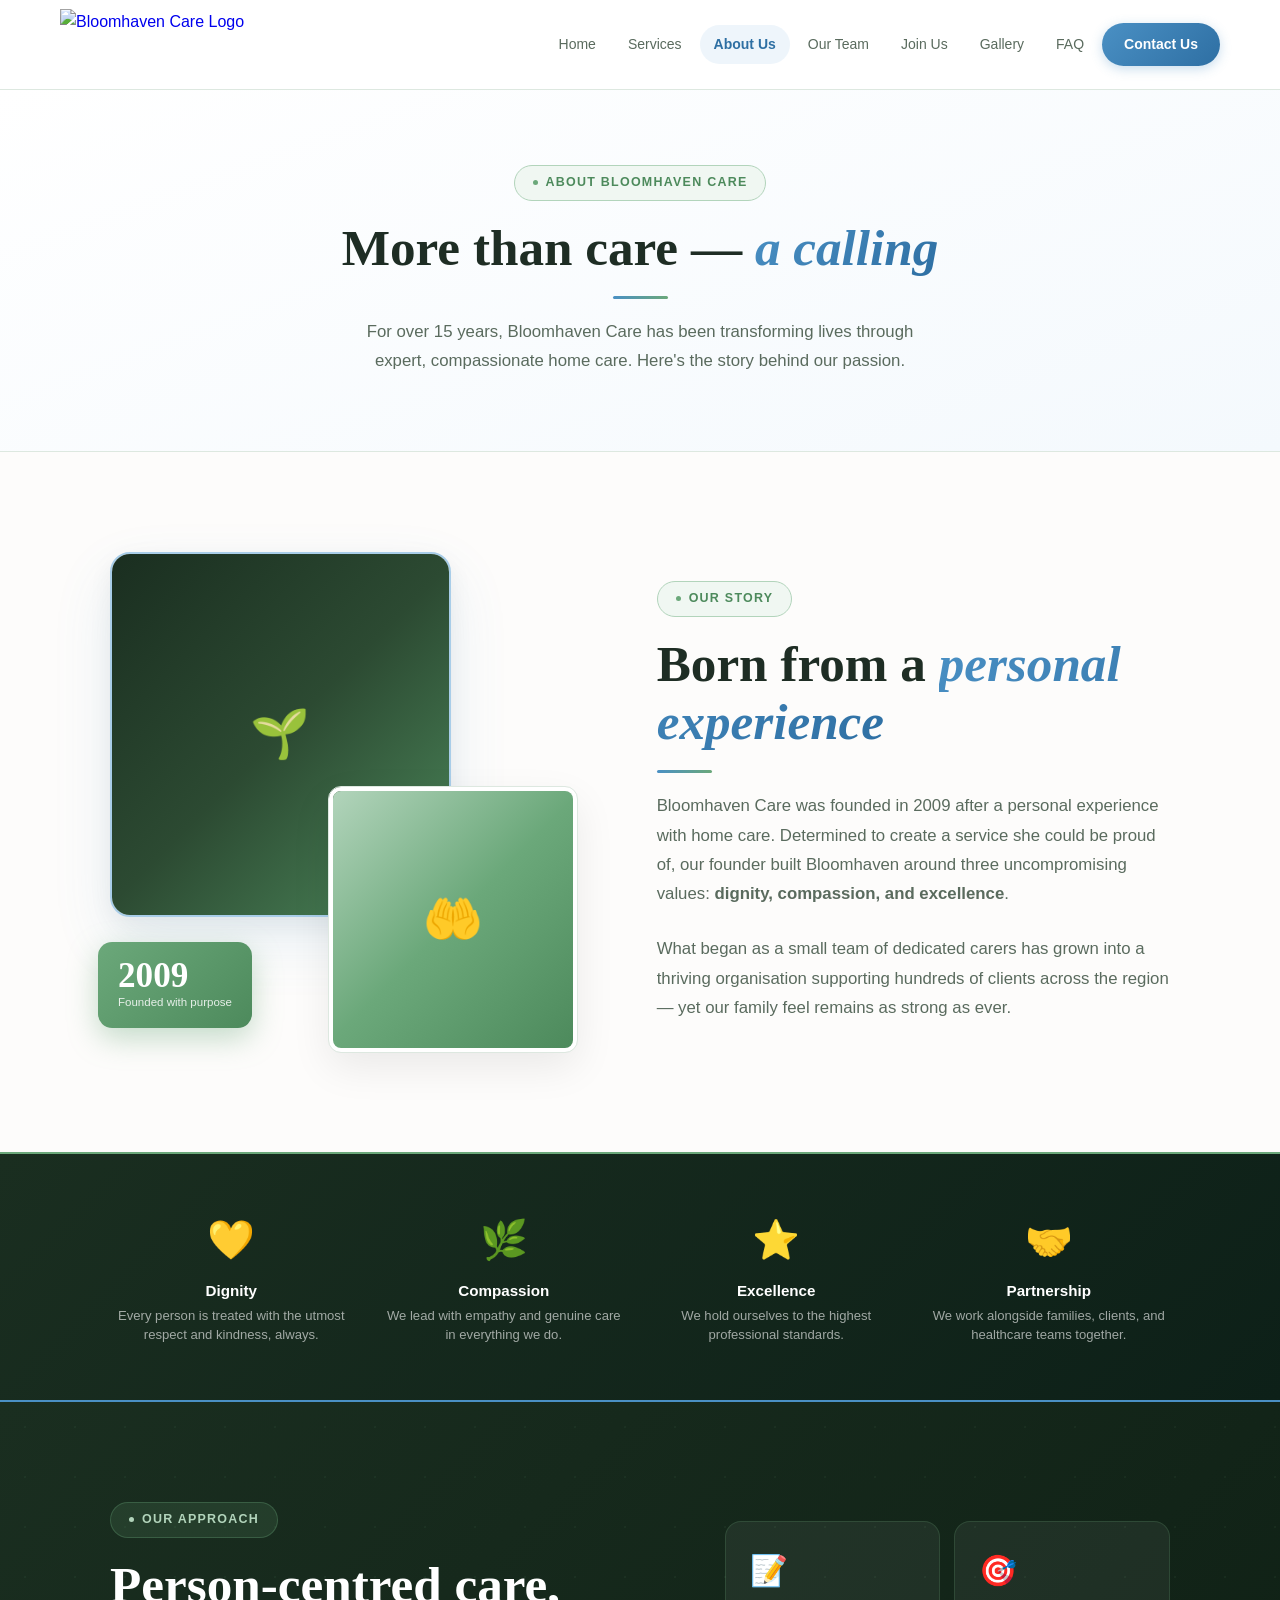
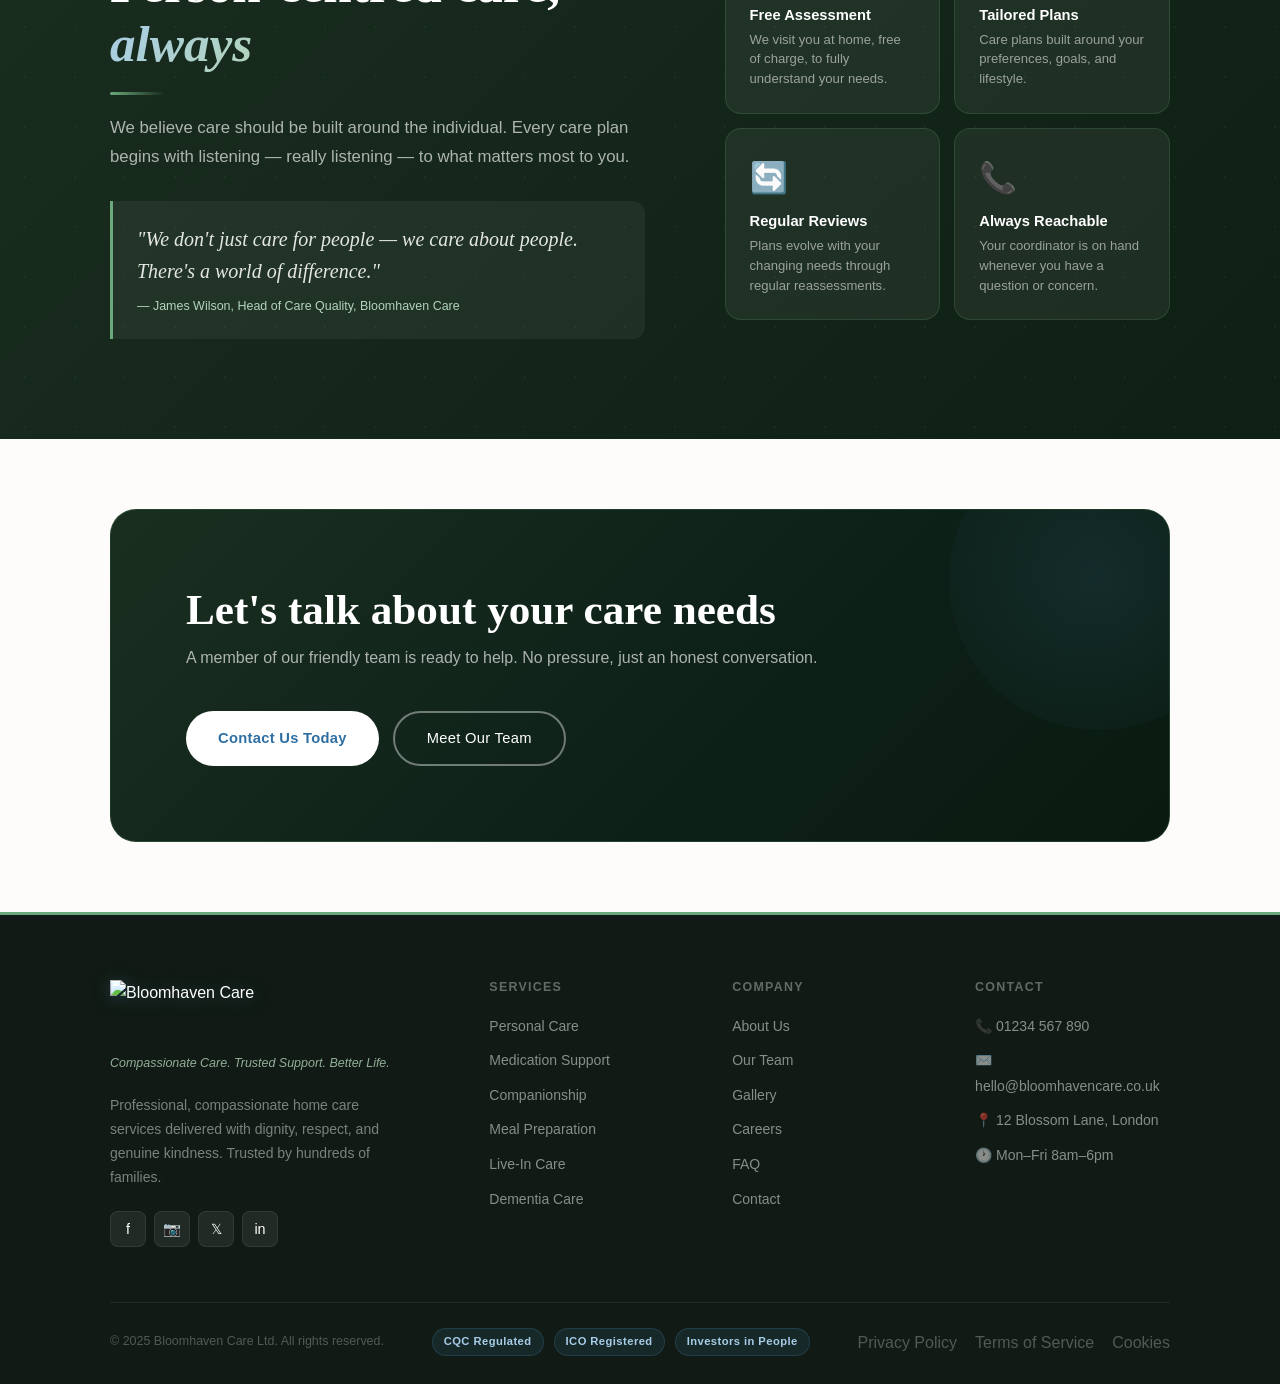
==== commit 8049c5a6: "Update about.html" ====
--- a/about.html
+++ b/about.html
@@ -106,7 +106,7 @@
 <div id="footer-placeholder"></div>
 
 <script>const CURRENT_PAGE = 'about';</script>
-<script src="js/nav.js"></script>
-<script src="js/main.js"></script>
+<script src="nav.js"></script>
+<script src="main.js"></script>
 </body>
 </html>
